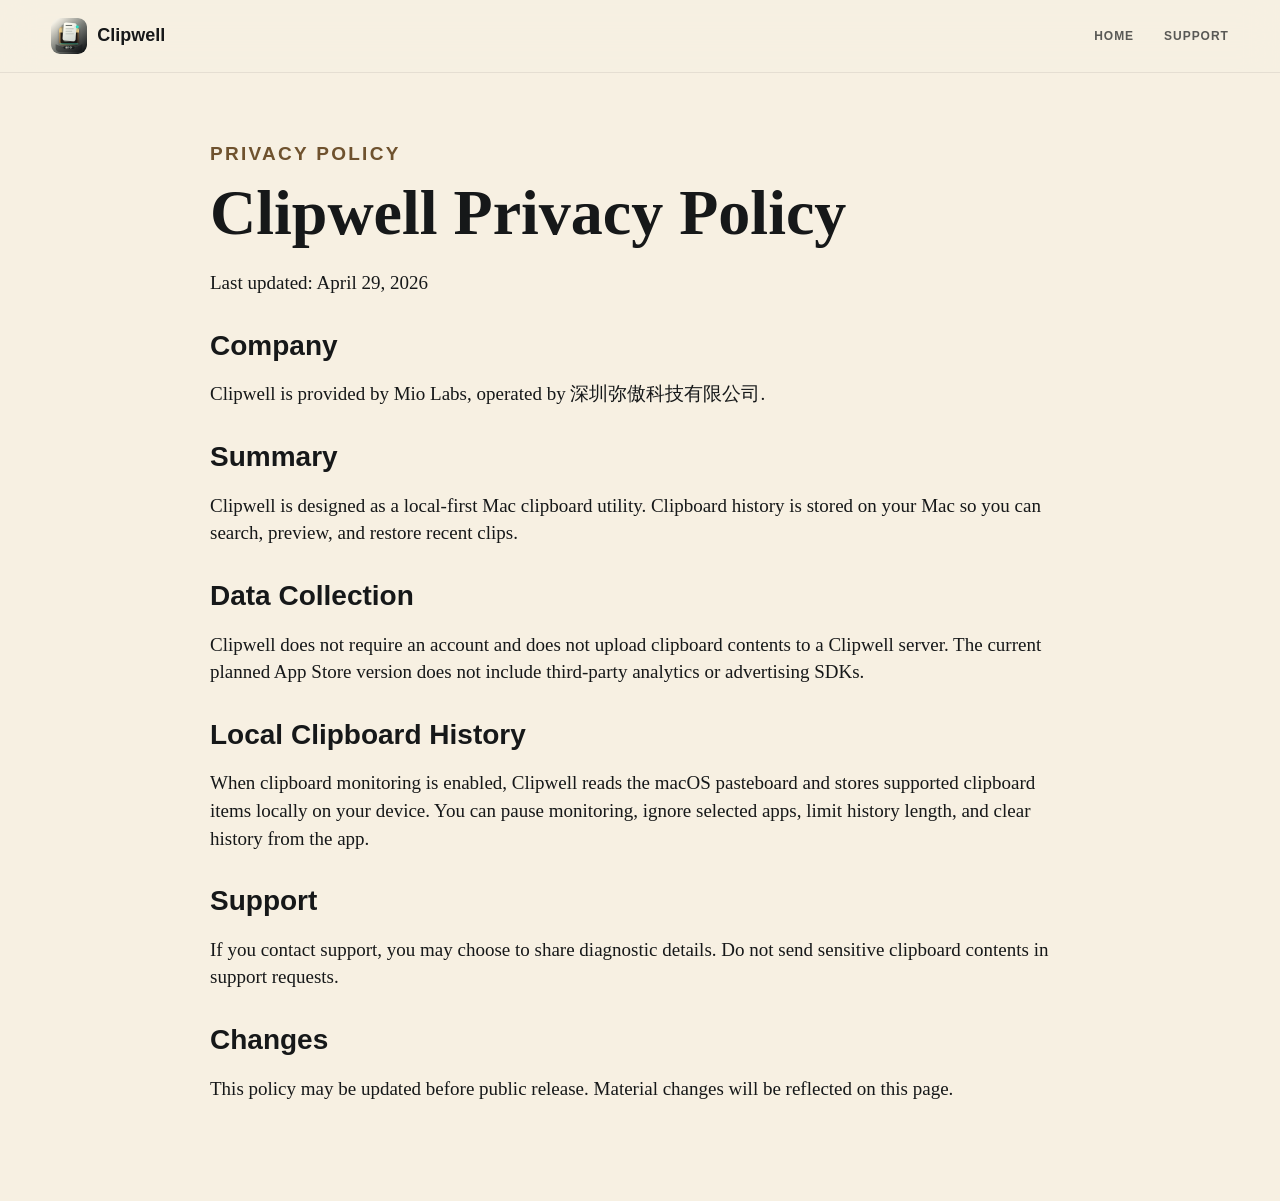
==== marketing/clipwell/privacy.html @ c0d696aa "Initial open source release" ====
<!doctype html>
<html lang="en">
  <head>
    <meta charset="utf-8">
    <meta name="viewport" content="width=device-width, initial-scale=1">
    <title>Clipwell Privacy Policy</title>
    <meta name="description" content="Clipwell privacy policy.">
    <link rel="icon" href="assets/icon.svg" type="image/svg+xml">
    <link rel="stylesheet" href="styles.css">
  </head>
  <body class="text-page">
    <header class="site-header">
      <a class="brand" href="index.html" aria-label="Clipwell home">
        <img src="assets/icon.svg" alt="" width="36" height="36">
        <span>Clipwell</span>
      </a>
      <nav aria-label="Primary navigation">
        <a href="index.html">Home</a>
        <a href="support.html">Support</a>
      </nav>
    </header>
    <main class="document">
      <p class="eyebrow">Privacy Policy</p>
      <h1>Clipwell Privacy Policy</h1>
      <p>Last updated: April 29, 2026</p>
      <h2>Company</h2>
      <p>Clipwell is provided by Mio Labs, operated by 深圳弥傲科技有限公司.</p>
      <h2>Summary</h2>
      <p>Clipwell is designed as a local-first Mac clipboard utility. Clipboard history is stored on your Mac so you can search, preview, and restore recent clips.</p>
      <h2>Data Collection</h2>
      <p>Clipwell does not require an account and does not upload clipboard contents to a Clipwell server. The current planned App Store version does not include third-party analytics or advertising SDKs.</p>
      <h2>Local Clipboard History</h2>
      <p>When clipboard monitoring is enabled, Clipwell reads the macOS pasteboard and stores supported clipboard items locally on your device. You can pause monitoring, ignore selected apps, limit history length, and clear history from the app.</p>
      <h2>Support</h2>
      <p>If you contact support, you may choose to share diagnostic details. Do not send sensitive clipboard contents in support requests.</p>
      <h2>Changes</h2>
      <p>This policy may be updated before public release. Material changes will be reflected on this page.</p>
    </main>
  </body>
</html>
---- marketing/clipwell/styles.css ----
:root {
  --ink: #161819;
  --ink-soft: #2d3230;
  --paper: #f7f0e2;
  --paper-deep: #e2d2b7;
  --brass: #b88a48;
  --brass-dark: #6f522e;
  --cyan: #31d7c0;
  --green: #7ac08d;
  --line: rgba(22, 24, 25, .16);
  --white: #fffaf0;
  --shadow: 0 24px 80px rgba(22, 24, 25, .24);
}

* {
  box-sizing: border-box;
}

html {
  scroll-behavior: smooth;
}

body {
  margin: 0;
  color: var(--ink);
  background: var(--paper);
  font-family: Charter, "Iowan Old Style", Georgia, serif;
}

a {
  color: inherit;
  text-decoration: none;
}

.site-header {
  position: fixed;
  z-index: 10;
  top: 0;
  left: 0;
  right: 0;
  display: flex;
  align-items: center;
  justify-content: space-between;
  gap: 24px;
  padding: 18px clamp(20px, 4vw, 56px);
  background: rgba(247, 240, 226, .78);
  border-bottom: 1px solid rgba(22, 24, 25, .08);
  backdrop-filter: blur(18px);
}

.brand {
  display: inline-flex;
  align-items: center;
  gap: 10px;
  font: 700 18px/1.1 Avenir, "Avenir Next", Helvetica, sans-serif;
  letter-spacing: 0;
}

.brand img {
  border-radius: 9px;
}

nav {
  display: flex;
  align-items: center;
  gap: clamp(14px, 3vw, 30px);
  font: 700 12px/1 Avenir, "Avenir Next", Helvetica, sans-serif;
  text-transform: uppercase;
  letter-spacing: .08em;
}

nav a {
  color: rgba(22, 24, 25, .7);
}

nav a:hover {
  color: var(--ink);
}

.hero {
  position: relative;
  min-height: 94vh;
  overflow: hidden;
  display: grid;
  align-items: end;
  padding: 112px clamp(20px, 4vw, 56px) 56px;
  background:
    linear-gradient(90deg, rgba(247, 240, 226, .98) 0%, rgba(247, 240, 226, .84) 42%, rgba(247, 240, 226, .24) 100%),
    radial-gradient(circle at 75% 20%, rgba(49, 215, 192, .24), transparent 32%),
    linear-gradient(135deg, #f7f0e2 0%, #dfc49b 48%, #151819 100%);
}

.hero::after {
  content: "";
  position: absolute;
  inset: 0;
  pointer-events: none;
  background-image:
    linear-gradient(rgba(22, 24, 25, .05) 1px, transparent 1px),
    linear-gradient(90deg, rgba(22, 24, 25, .05) 1px, transparent 1px);
  background-size: 42px 42px;
  mask-image: linear-gradient(to bottom, transparent, black 20%, black 76%, transparent);
}

.hero-art {
  position: absolute;
  inset: 132px -14vw 64px auto;
  z-index: 0;
  width: min(660px, 50vw);
  display: flex;
  align-items: center;
  justify-content: center;
  transform: rotate(-3deg);
  opacity: .88;
}

.desktop {
  width: 100%;
  aspect-ratio: 16 / 10;
  background: #1d211f;
  border: 1px solid rgba(255, 250, 240, .24);
  box-shadow: var(--shadow);
  overflow: hidden;
}

.menubar {
  height: 34px;
  display: flex;
  align-items: center;
  gap: 8px;
  padding: 0 14px;
  color: rgba(255, 250, 240, .74);
  background: rgba(255, 250, 240, .08);
  font: 700 11px/1 Avenir, "Avenir Next", Helvetica, sans-serif;
}

.menubar span {
  width: 10px;
  height: 10px;
  border-radius: 50%;
  background: var(--brass);
}

.menubar span:nth-child(2) {
  background: var(--paper-deep);
}

.menubar span:nth-child(3) {
  background: var(--green);
}

.menubar strong {
  margin-left: auto;
}

.drawer {
  margin-left: auto;
  width: min(420px, 58%);
  min-height: calc(100% - 34px);
  padding: 18px;
  color: var(--white);
  background:
    linear-gradient(155deg, rgba(51, 58, 54, .96), rgba(18, 21, 21, .98)),
    #1b1f1e;
  border-left: 1px solid rgba(255, 250, 240, .18);
}

.drawer-head,
.tabs,
.clip {
  display: flex;
  align-items: center;
}

.drawer-head {
  justify-content: space-between;
  margin-bottom: 14px;
  font: 800 12px/1 Avenir, "Avenir Next", Helvetica, sans-serif;
}

.drawer-head p {
  margin: 0;
}

.drawer-head span {
  color: var(--green);
}

.search,
.tabs,
.clip,
.preview {
  border: 1px solid rgba(255, 250, 240, .12);
  background: rgba(255, 250, 240, .06);
}

.search {
  padding: 13px 14px;
  margin-bottom: 10px;
  color: rgba(255, 250, 240, .62);
  font: 600 13px/1 Avenir, "Avenir Next", Helvetica, sans-serif;
}

.tabs {
  gap: 4px;
  padding: 4px;
  margin-bottom: 10px;
}

.tabs span {
  flex: 1;
  padding: 8px 6px;
  text-align: center;
  font: 800 10px/1 Avenir, "Avenir Next", Helvetica, sans-serif;
}

.tabs span:first-child {
  color: #111;
  background: var(--cyan);
}

.clip {
  gap: 12px;
  padding: 12px;
  margin-bottom: 8px;
}

.clip.active {
  outline: 2px solid rgba(49, 215, 192, .62);
}

.clip b {
  display: grid;
  place-items: center;
  width: 28px;
  height: 28px;
  color: #111;
  background: var(--paper-deep);
  font: 800 12px/1 Avenir, "Avenir Next", Helvetica, sans-serif;
}

.clip strong,
.clip small {
  display: block;
}

.clip strong {
  font: 700 13px/1.2 Avenir, "Avenir Next", Helvetica, sans-serif;
}

.clip small {
  margin-top: 3px;
  color: rgba(255, 250, 240, .58);
  font: 600 11px/1.2 Avenir, "Avenir Next", Helvetica, sans-serif;
}

.preview {
  margin-top: 14px;
  padding: 16px;
  border-color: rgba(184, 138, 72, .5);
  background: rgba(184, 138, 72, .12);
}

.preview small {
  color: var(--brass);
  font: 800 10px/1 Avenir, "Avenir Next", Helvetica, sans-serif;
  text-transform: uppercase;
}

.preview p {
  margin: 8px 0 0;
  font-size: 21px;
  line-height: 1.2;
}

.hero-copy {
  position: relative;
  z-index: 1;
  width: min(720px, 100%);
}

.eyebrow {
  margin: 0 0 14px;
  color: var(--brass-dark);
  font: 800 12px/1 Avenir, "Avenir Next", Helvetica, sans-serif;
  letter-spacing: .12em;
  text-transform: uppercase;
}

h1,
h2,
h3,
p {
  letter-spacing: 0;
}

h1 {
  margin: 0;
  font-size: clamp(86px, 15vw, 188px);
  line-height: .82;
}

.lede {
  width: min(620px, 100%);
  margin: 26px 0 0;
  font-size: clamp(23px, 3.1vw, 38px);
  line-height: 1.08;
}

.actions {
  display: flex;
  flex-wrap: wrap;
  gap: 12px;
  margin-top: 34px;
}

.button {
  display: inline-flex;
  align-items: center;
  justify-content: center;
  min-height: 48px;
  padding: 0 18px;
  border: 1px solid var(--ink);
  font: 800 12px/1 Avenir, "Avenir Next", Helvetica, sans-serif;
  text-transform: uppercase;
  letter-spacing: .08em;
}

.button.primary {
  color: var(--white);
  background: var(--ink);
}

.button.secondary {
  background: rgba(247, 240, 226, .42);
}

.proof-band {
  display: grid;
  grid-template-columns: repeat(3, 1fr);
  border-top: 1px solid var(--line);
  border-bottom: 1px solid var(--line);
  background: var(--ink);
  color: var(--white);
}

.proof-band div {
  padding: clamp(28px, 5vw, 62px);
  border-right: 1px solid rgba(255, 250, 240, .16);
}

.proof-band div:last-child {
  border-right: 0;
}

.proof-band span,
.steps span {
  color: var(--cyan);
  font: 800 12px/1 Avenir, "Avenir Next", Helvetica, sans-serif;
}

.proof-band h2,
.workflow h2,
.store-copy h2,
.document h1 {
  margin: 12px 0;
  font-size: clamp(36px, 5vw, 72px);
  line-height: .96;
}

.proof-band p,
.steps p,
.store-copy p,
.document p {
  font-size: 19px;
  line-height: 1.45;
}

.workflow {
  padding: clamp(58px, 8vw, 118px) clamp(20px, 4vw, 56px);
}

.section-copy {
  width: min(930px, 100%);
}

.steps {
  display: grid;
  grid-template-columns: repeat(3, 1fr);
  gap: 14px;
  margin-top: 38px;
}

.steps article {
  min-height: 280px;
  padding: 24px;
  border: 1px solid var(--line);
  background: rgba(255, 250, 240, .38);
}

.steps h3 {
  margin: 18px 0 0;
  font-size: 30px;
  line-height: 1;
}

.store-copy {
  display: flex;
  align-items: center;
  justify-content: space-between;
  gap: 30px;
  padding: clamp(42px, 7vw, 84px) clamp(20px, 4vw, 56px);
  background: var(--paper-deep);
  border-top: 1px solid var(--line);
}

.store-copy div {
  max-width: 760px;
}

footer {
  display: flex;
  gap: 22px;
  padding: 26px clamp(20px, 4vw, 56px);
  color: rgba(255, 250, 240, .72);
  background: var(--ink);
  font: 700 12px/1 Avenir, "Avenir Next", Helvetica, sans-serif;
  text-transform: uppercase;
  letter-spacing: .08em;
}

footer span {
  margin-right: auto;
  color: var(--white);
}

.text-page {
  background: var(--paper);
}

.document {
  width: min(860px, calc(100% - 40px));
  margin: 0 auto;
  padding: 140px 0 80px;
}

.document h1 {
  margin-bottom: 26px;
}

.document h2 {
  margin: 34px 0 8px;
  font-size: 28px;
  line-height: 1.1;
  font-family: Avenir, "Avenir Next", Helvetica, sans-serif;
}

@media (max-width: 900px) {
  .hero {
    min-height: auto;
    padding-top: 470px;
  }

  .hero-art {
    top: 92px;
    right: -220px;
    width: 720px;
    opacity: .92;
  }

  .proof-band,
  .steps {
    grid-template-columns: 1fr;
  }

  .proof-band div {
    border-right: 0;
    border-bottom: 1px solid rgba(255, 250, 240, .16);
  }

  .store-copy {
    align-items: flex-start;
    flex-direction: column;
  }
}

@media (max-width: 640px) {
  .site-header {
    position: absolute;
    align-items: flex-start;
  }

  nav {
    gap: 12px;
    font-size: 10px;
  }

  .hero {
    padding-top: 350px;
  }

  .hero-art {
    right: -310px;
    width: 650px;
  }

  .drawer {
    width: 62%;
    padding: 12px;
  }

  h1 {
    font-size: clamp(68px, 24vw, 118px);
  }

  .lede {
    font-size: 23px;
  }

  .button {
    width: 100%;
  }
}
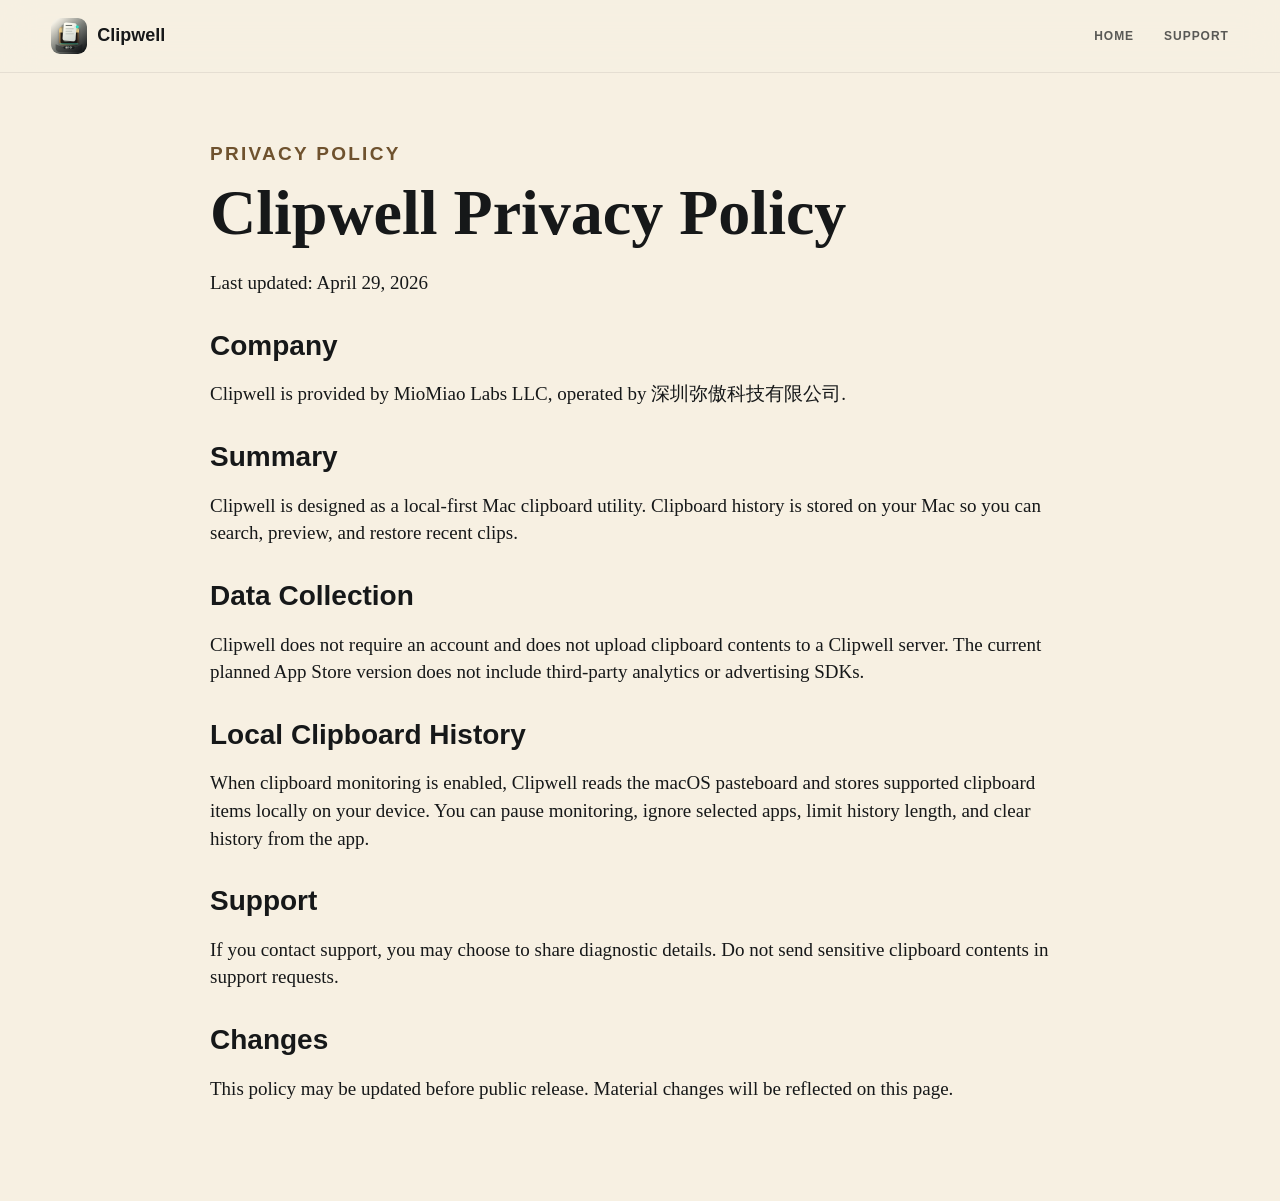
==== commit 03984b40: "docs: update clipwell branding and pro copy" ====
--- a/marketing/clipwell/privacy.html
+++ b/marketing/clipwell/privacy.html
@@ -24,7 +24,7 @@
       <h1>Clipwell Privacy Policy</h1>
       <p>Last updated: April 29, 2026</p>
       <h2>Company</h2>
-      <p>Clipwell is provided by Mio Labs, operated by 深圳弥傲科技有限公司.</p>
+      <p>Clipwell is provided by MioMiao Labs LLC, operated by 深圳弥傲科技有限公司.</p>
       <h2>Summary</h2>
       <p>Clipwell is designed as a local-first Mac clipboard utility. Clipboard history is stored on your Mac so you can search, preview, and restore recent clips.</p>
       <h2>Data Collection</h2>
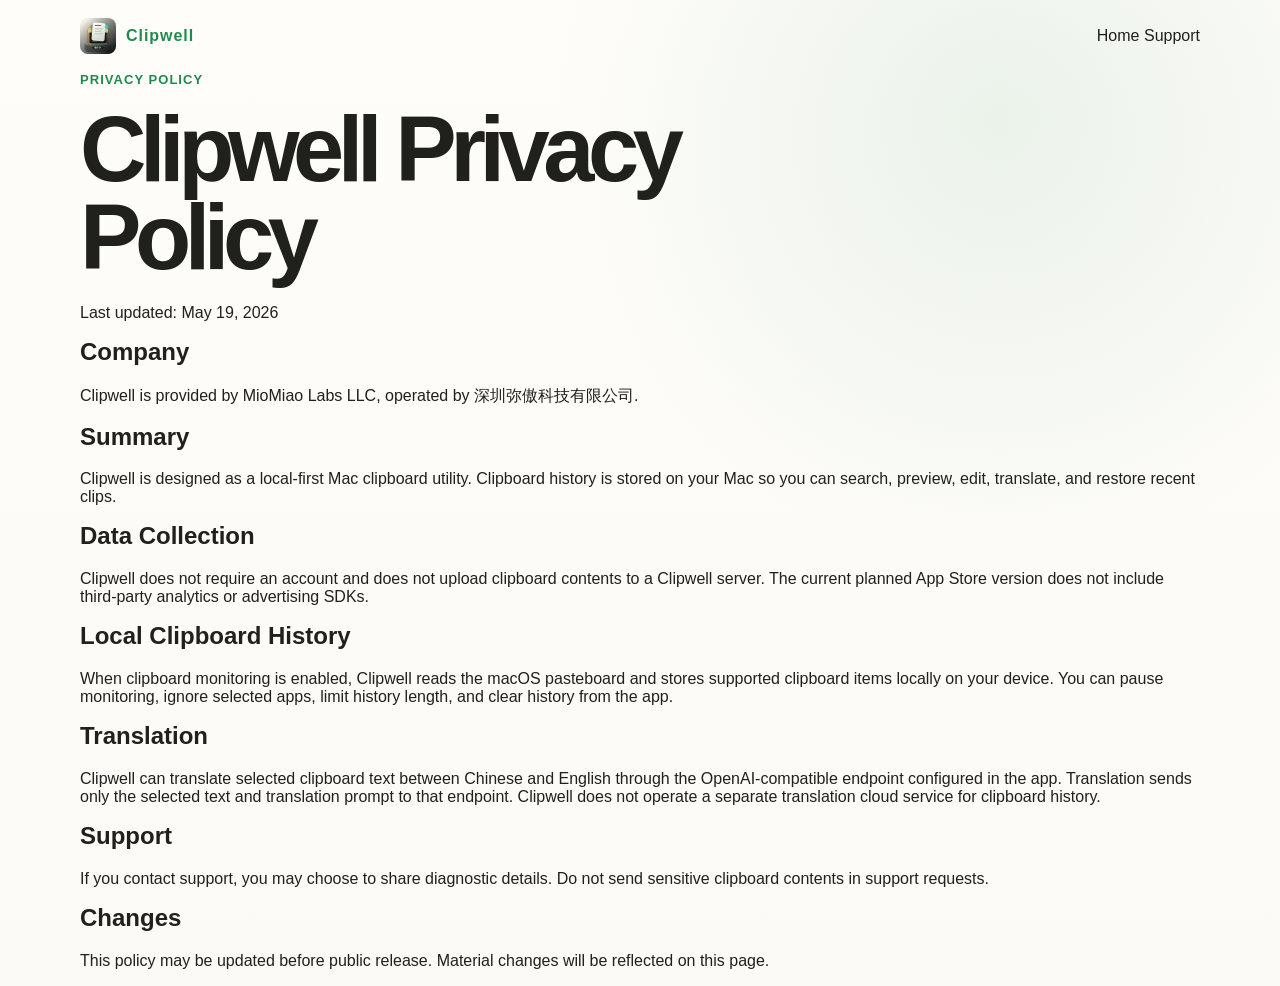
==== commit 0ccff535: "Refine Clipwell app UI and simplify homepage" ====
--- a/marketing/clipwell/privacy.html
+++ b/marketing/clipwell/privacy.html
@@ -22,15 +22,17 @@
     <main class="document">
       <p class="eyebrow">Privacy Policy</p>
       <h1>Clipwell Privacy Policy</h1>
-      <p>Last updated: April 29, 2026</p>
+      <p>Last updated: May 19, 2026</p>
       <h2>Company</h2>
       <p>Clipwell is provided by MioMiao Labs LLC, operated by 深圳弥傲科技有限公司.</p>
       <h2>Summary</h2>
-      <p>Clipwell is designed as a local-first Mac clipboard utility. Clipboard history is stored on your Mac so you can search, preview, and restore recent clips.</p>
+      <p>Clipwell is designed as a local-first Mac clipboard utility. Clipboard history is stored on your Mac so you can search, preview, edit, translate, and restore recent clips.</p>
       <h2>Data Collection</h2>
       <p>Clipwell does not require an account and does not upload clipboard contents to a Clipwell server. The current planned App Store version does not include third-party analytics or advertising SDKs.</p>
       <h2>Local Clipboard History</h2>
       <p>When clipboard monitoring is enabled, Clipwell reads the macOS pasteboard and stores supported clipboard items locally on your device. You can pause monitoring, ignore selected apps, limit history length, and clear history from the app.</p>
+      <h2>Translation</h2>
+      <p>Clipwell can translate selected clipboard text between Chinese and English through the OpenAI-compatible endpoint configured in the app. Translation sends only the selected text and translation prompt to that endpoint. Clipwell does not operate a separate translation cloud service for clipboard history.</p>
       <h2>Support</h2>
       <p>If you contact support, you may choose to share diagnostic details. Do not send sensitive clipboard contents in support requests.</p>
       <h2>Changes</h2>
--- a/marketing/clipwell/styles.css
+++ b/marketing/clipwell/styles.css
@@ -1,30 +1,27 @@
 :root {
-  --ink: #161819;
-  --ink-soft: #2d3230;
-  --paper: #f7f0e2;
-  --paper-deep: #e2d2b7;
-  --brass: #b88a48;
-  --brass-dark: #6f522e;
-  --cyan: #31d7c0;
-  --green: #7ac08d;
-  --line: rgba(22, 24, 25, .16);
-  --white: #fffaf0;
-  --shadow: 0 24px 80px rgba(22, 24, 25, .24);
+  --bg: #fbfaf7;
+  --surface: #ffffff;
+  --surface-soft: #f3eee6;
+  --text: #20201d;
+  --muted: #78736b;
+  --line: #ded5c9;
+  --green: #208a4e;
+  --green-soft: #e6f3eb;
+  --shadow: 0 24px 70px rgba(43, 36, 25, 0.14);
 }
 
 * {
   box-sizing: border-box;
 }
 
-html {
-  scroll-behavior: smooth;
-}
-
 body {
   margin: 0;
-  color: var(--ink);
-  background: var(--paper);
-  font-family: Charter, "Iowan Old Style", Georgia, serif;
+  font-family: -apple-system, BlinkMacSystemFont, "Segoe UI", sans-serif;
+  color: var(--text);
+  background:
+    radial-gradient(circle at 78% 12%, rgba(32, 138, 78, 0.09), transparent 28rem),
+    linear-gradient(180deg, #fffdfa 0%, var(--bg) 100%);
+  -webkit-font-smoothing: antialiased;
 }
 
 a {
@@ -32,279 +29,93 @@
   text-decoration: none;
 }
 
+.site-header,
+main,
+footer {
+  width: min(1120px, calc(100% - 40px));
+  margin: 0 auto;
+}
+
 .site-header {
-  position: fixed;
-  z-index: 10;
-  top: 0;
-  left: 0;
-  right: 0;
+  height: 72px;
   display: flex;
   align-items: center;
   justify-content: space-between;
-  gap: 24px;
-  padding: 18px clamp(20px, 4vw, 56px);
-  background: rgba(247, 240, 226, .78);
-  border-bottom: 1px solid rgba(22, 24, 25, .08);
-  backdrop-filter: blur(18px);
 }
 
 .brand {
   display: inline-flex;
   align-items: center;
   gap: 10px;
-  font: 700 18px/1.1 Avenir, "Avenir Next", Helvetica, sans-serif;
-  letter-spacing: 0;
-}
-
-.brand img {
-  border-radius: 9px;
-}
-
-nav {
-  display: flex;
-  align-items: center;
-  gap: clamp(14px, 3vw, 30px);
-  font: 700 12px/1 Avenir, "Avenir Next", Helvetica, sans-serif;
-  text-transform: uppercase;
-  letter-spacing: .08em;
-}
-
-nav a {
-  color: rgba(22, 24, 25, .7);
-}
-
-nav a:hover {
-  color: var(--ink);
+  color: var(--green);
+  font-weight: 800;
+  letter-spacing: 0.06em;
+}
+
+.button {
+  display: inline-flex;
+  align-items: center;
+  justify-content: center;
+  min-height: 44px;
+  padding: 0 20px;
+  border-radius: 999px;
+  font-weight: 700;
+  border: 1px solid var(--line);
+}
+
+.button.small {
+  min-height: 36px;
+  padding: 0 16px;
+  font-size: 14px;
+}
+
+.button.primary {
+  color: #fff;
+  background: var(--green);
+  border-color: var(--green);
+}
+
+.button.secondary {
+  background: rgba(255, 255, 255, 0.72);
 }
 
 .hero {
-  position: relative;
-  min-height: 94vh;
-  overflow: hidden;
+  min-height: calc(100vh - 72px);
   display: grid;
-  align-items: end;
-  padding: 112px clamp(20px, 4vw, 56px) 56px;
-  background:
-    linear-gradient(90deg, rgba(247, 240, 226, .98) 0%, rgba(247, 240, 226, .84) 42%, rgba(247, 240, 226, .24) 100%),
-    radial-gradient(circle at 75% 20%, rgba(49, 215, 192, .24), transparent 32%),
-    linear-gradient(135deg, #f7f0e2 0%, #dfc49b 48%, #151819 100%);
-}
-
-.hero::after {
-  content: "";
-  position: absolute;
-  inset: 0;
-  pointer-events: none;
-  background-image:
-    linear-gradient(rgba(22, 24, 25, .05) 1px, transparent 1px),
-    linear-gradient(90deg, rgba(22, 24, 25, .05) 1px, transparent 1px);
-  background-size: 42px 42px;
-  mask-image: linear-gradient(to bottom, transparent, black 20%, black 76%, transparent);
-}
-
-.hero-art {
-  position: absolute;
-  inset: 132px -14vw 64px auto;
-  z-index: 0;
-  width: min(660px, 50vw);
-  display: flex;
-  align-items: center;
-  justify-content: center;
-  transform: rotate(-3deg);
-  opacity: .88;
-}
-
-.desktop {
-  width: 100%;
-  aspect-ratio: 16 / 10;
-  background: #1d211f;
-  border: 1px solid rgba(255, 250, 240, .24);
-  box-shadow: var(--shadow);
-  overflow: hidden;
-}
-
-.menubar {
-  height: 34px;
-  display: flex;
-  align-items: center;
-  gap: 8px;
-  padding: 0 14px;
-  color: rgba(255, 250, 240, .74);
-  background: rgba(255, 250, 240, .08);
-  font: 700 11px/1 Avenir, "Avenir Next", Helvetica, sans-serif;
-}
-
-.menubar span {
-  width: 10px;
-  height: 10px;
-  border-radius: 50%;
-  background: var(--brass);
-}
-
-.menubar span:nth-child(2) {
-  background: var(--paper-deep);
-}
-
-.menubar span:nth-child(3) {
-  background: var(--green);
-}
-
-.menubar strong {
-  margin-left: auto;
-}
-
-.drawer {
-  margin-left: auto;
-  width: min(420px, 58%);
-  min-height: calc(100% - 34px);
-  padding: 18px;
-  color: var(--white);
-  background:
-    linear-gradient(155deg, rgba(51, 58, 54, .96), rgba(18, 21, 21, .98)),
-    #1b1f1e;
-  border-left: 1px solid rgba(255, 250, 240, .18);
-}
-
-.drawer-head,
-.tabs,
-.clip {
-  display: flex;
-  align-items: center;
-}
-
-.drawer-head {
-  justify-content: space-between;
-  margin-bottom: 14px;
-  font: 800 12px/1 Avenir, "Avenir Next", Helvetica, sans-serif;
-}
-
-.drawer-head p {
-  margin: 0;
-}
-
-.drawer-head span {
-  color: var(--green);
-}
-
-.search,
-.tabs,
-.clip,
-.preview {
-  border: 1px solid rgba(255, 250, 240, .12);
-  background: rgba(255, 250, 240, .06);
-}
-
-.search {
-  padding: 13px 14px;
-  margin-bottom: 10px;
-  color: rgba(255, 250, 240, .62);
-  font: 600 13px/1 Avenir, "Avenir Next", Helvetica, sans-serif;
-}
-
-.tabs {
-  gap: 4px;
-  padding: 4px;
-  margin-bottom: 10px;
-}
-
-.tabs span {
-  flex: 1;
-  padding: 8px 6px;
-  text-align: center;
-  font: 800 10px/1 Avenir, "Avenir Next", Helvetica, sans-serif;
-}
-
-.tabs span:first-child {
-  color: #111;
-  background: var(--cyan);
-}
-
-.clip {
-  gap: 12px;
-  padding: 12px;
-  margin-bottom: 8px;
-}
-
-.clip.active {
-  outline: 2px solid rgba(49, 215, 192, .62);
-}
-
-.clip b {
-  display: grid;
-  place-items: center;
-  width: 28px;
-  height: 28px;
-  color: #111;
-  background: var(--paper-deep);
-  font: 800 12px/1 Avenir, "Avenir Next", Helvetica, sans-serif;
-}
-
-.clip strong,
-.clip small {
-  display: block;
-}
-
-.clip strong {
-  font: 700 13px/1.2 Avenir, "Avenir Next", Helvetica, sans-serif;
-}
-
-.clip small {
-  margin-top: 3px;
-  color: rgba(255, 250, 240, .58);
-  font: 600 11px/1.2 Avenir, "Avenir Next", Helvetica, sans-serif;
-}
-
-.preview {
-  margin-top: 14px;
-  padding: 16px;
-  border-color: rgba(184, 138, 72, .5);
-  background: rgba(184, 138, 72, .12);
-}
-
-.preview small {
-  color: var(--brass);
-  font: 800 10px/1 Avenir, "Avenir Next", Helvetica, sans-serif;
-  text-transform: uppercase;
-}
-
-.preview p {
-  margin: 8px 0 0;
-  font-size: 21px;
-  line-height: 1.2;
-}
-
-.hero-copy {
-  position: relative;
-  z-index: 1;
-  width: min(720px, 100%);
+  grid-template-columns: minmax(0, 1fr) 430px;
+  align-items: center;
+  gap: 72px;
+  padding: 56px 0 88px;
 }
 
 .eyebrow {
-  margin: 0 0 14px;
-  color: var(--brass-dark);
-  font: 800 12px/1 Avenir, "Avenir Next", Helvetica, sans-serif;
-  letter-spacing: .12em;
+  margin: 0 0 18px;
+  color: var(--green);
+  font-size: 13px;
+  font-weight: 800;
+  letter-spacing: 0.08em;
   text-transform: uppercase;
 }
 
 h1,
 h2,
-h3,
 p {
-  letter-spacing: 0;
+  margin-top: 0;
 }
 
 h1 {
-  margin: 0;
-  font-size: clamp(86px, 15vw, 188px);
-  line-height: .82;
+  max-width: 680px;
+  margin-bottom: 22px;
+  font-size: clamp(54px, 8vw, 92px);
+  line-height: 0.96;
+  letter-spacing: -0.07em;
 }
 
 .lede {
-  width: min(620px, 100%);
-  margin: 26px 0 0;
-  font-size: clamp(23px, 3.1vw, 38px);
-  line-height: 1.08;
+  max-width: 620px;
+  color: var(--muted);
+  font-size: 21px;
+  line-height: 1.45;
 }
 
 .actions {
@@ -314,210 +125,304 @@
   margin-top: 34px;
 }
 
-.button {
+.trust-list {
+  display: flex;
+  flex-wrap: wrap;
+  gap: 10px;
+  margin: 28px 0 0;
+  padding: 0;
+  list-style: none;
+}
+
+.trust-list li {
+  padding: 8px 12px;
+  border: 1px solid rgba(32, 138, 78, 0.18);
+  border-radius: 999px;
+  color: var(--green);
+  background: rgba(255, 255, 255, 0.62);
+  font-size: 13px;
+  font-weight: 700;
+}
+
+.product-card {
+  padding: 18px;
+  border: 1px solid var(--line);
+  border-radius: 24px;
+  background: rgba(255, 255, 255, 0.72);
+  box-shadow: var(--shadow);
+  backdrop-filter: blur(18px);
+}
+
+.drawer-top {
+  display: flex;
+  justify-content: space-between;
+  gap: 12px;
+  margin-bottom: 14px;
+}
+
+.drawer-top strong {
+  display: block;
+  letter-spacing: 0.08em;
+}
+
+.drawer-top small,
+.clip small {
+  color: var(--muted);
+  font-size: 12px;
+}
+
+.live {
+  align-self: flex-start;
   display: inline-flex;
   align-items: center;
-  justify-content: center;
-  min-height: 48px;
-  padding: 0 18px;
-  border: 1px solid var(--ink);
-  font: 800 12px/1 Avenir, "Avenir Next", Helvetica, sans-serif;
+  gap: 6px;
+  padding: 7px 10px;
+  border: 1px solid rgba(32, 138, 78, 0.16);
+  border-radius: 999px;
+  color: var(--green);
+  background: var(--green-soft);
+  font-size: 12px;
+  font-weight: 800;
+}
+
+.live i {
+  width: 7px;
+  height: 7px;
+  border-radius: 999px;
+  background: currentColor;
+}
+
+.search-line {
+  display: flex;
+  align-items: center;
+  justify-content: space-between;
+  height: 46px;
+  padding: 0 14px;
+  border: 1px solid var(--line);
+  border-radius: 12px;
+  color: var(--muted);
+  background: var(--surface);
+}
+
+kbd {
+  font: inherit;
+  font-size: 12px;
+  font-weight: 800;
+}
+
+.tabs {
+  display: grid;
+  grid-template-columns: repeat(4, 1fr);
+  gap: 4px;
+  margin: 14px 0;
+  padding: 4px;
+  border: 1px solid var(--line);
+  border-radius: 12px;
+}
+
+.tabs span {
+  padding: 10px 0;
+  border-radius: 8px;
+  text-align: center;
+  color: var(--muted);
+  font-size: 12px;
+  font-weight: 800;
   text-transform: uppercase;
-  letter-spacing: .08em;
-}
-
-.button.primary {
-  color: var(--white);
-  background: var(--ink);
-}
-
-.button.secondary {
-  background: rgba(247, 240, 226, .42);
-}
-
-.proof-band {
+}
+
+.tabs .active {
+  color: var(--green);
+  background: var(--green-soft);
+}
+
+.clip-list {
+  display: grid;
+  gap: 8px;
+}
+
+.clip {
+  min-width: 0;
+  display: grid;
+  grid-template-columns: 20px 48px minmax(0, 1fr) 46px;
+  align-items: center;
+  gap: 10px;
+  padding: 10px;
+  border-radius: 14px;
+}
+
+.clip.selected {
+  background: var(--surface);
+  box-shadow: 0 8px 24px rgba(43, 36, 25, 0.1);
+}
+
+.clip span,
+.clip time {
+  color: var(--muted);
+  font-size: 12px;
+  font-weight: 700;
+}
+
+.clip strong {
+  display: block;
+  overflow: hidden;
+  text-overflow: ellipsis;
+  white-space: nowrap;
+  font-size: 14px;
+}
+
+.thumb {
+  height: 36px;
+  border: 1px solid var(--line);
+  border-radius: 8px;
+  background: var(--surface-soft);
+}
+
+.thumb.image {
+  background:
+    linear-gradient(135deg, rgba(32, 138, 78, 0.24), transparent),
+    repeating-linear-gradient(0deg, #fff 0 5px, #eee7dc 5px 6px);
+}
+
+.thumb.text::before {
+  content: "";
+  display: block;
+  width: 20px;
+  height: 14px;
+  margin: 10px auto;
+  background: linear-gradient(var(--green), var(--green)) 0 0 / 20px 2px no-repeat,
+    linear-gradient(var(--green), var(--green)) 0 6px / 16px 2px no-repeat,
+    linear-gradient(var(--green), var(--green)) 0 12px / 12px 2px no-repeat;
+  opacity: 0.7;
+}
+
+.preview {
+  display: flex;
+  align-items: center;
+  justify-content: space-between;
+  margin-top: 14px;
+  padding: 14px;
+  border: 1px solid var(--line);
+  border-radius: 14px;
+}
+
+.preview strong {
+  margin-right: 8px;
+  letter-spacing: 0.05em;
+  text-transform: uppercase;
+}
+
+.preview span {
+  padding: 4px 8px;
+  border-radius: 999px;
+  color: var(--green);
+  background: var(--green-soft);
+  font-size: 12px;
+  font-weight: 800;
+}
+
+.preview button {
+  padding: 10px 16px;
+  border: 0;
+  border-radius: 10px;
+  color: #fff;
+  background: var(--green);
+  font-weight: 800;
+}
+
+.features {
   display: grid;
   grid-template-columns: repeat(3, 1fr);
-  border-top: 1px solid var(--line);
-  border-bottom: 1px solid var(--line);
-  background: var(--ink);
-  color: var(--white);
-}
-
-.proof-band div {
-  padding: clamp(28px, 5vw, 62px);
-  border-right: 1px solid rgba(255, 250, 240, .16);
-}
-
-.proof-band div:last-child {
-  border-right: 0;
-}
-
-.proof-band span,
-.steps span {
-  color: var(--cyan);
-  font: 800 12px/1 Avenir, "Avenir Next", Helvetica, sans-serif;
-}
-
-.proof-band h2,
-.workflow h2,
-.store-copy h2,
-.document h1 {
+  gap: 18px;
+  padding: 20px 0 80px;
+}
+
+.features article {
+  padding: 24px;
+  border: 1px solid var(--line);
+  border-radius: 18px;
+  background: rgba(255, 255, 255, 0.58);
+}
+
+.features span {
+  color: var(--green);
+  font-weight: 900;
+}
+
+.features h2,
+.download h2 {
   margin: 12px 0;
-  font-size: clamp(36px, 5vw, 72px);
-  line-height: .96;
-}
-
-.proof-band p,
-.steps p,
-.store-copy p,
-.document p {
-  font-size: 19px;
-  line-height: 1.45;
-}
-
-.workflow {
-  padding: clamp(58px, 8vw, 118px) clamp(20px, 4vw, 56px);
-}
-
-.section-copy {
-  width: min(930px, 100%);
-}
-
-.steps {
-  display: grid;
-  grid-template-columns: repeat(3, 1fr);
-  gap: 14px;
-  margin-top: 38px;
-}
-
-.steps article {
-  min-height: 280px;
-  padding: 24px;
-  border: 1px solid var(--line);
-  background: rgba(255, 250, 240, .38);
-}
-
-.steps h3 {
-  margin: 18px 0 0;
-  font-size: 30px;
-  line-height: 1;
-}
-
-.store-copy {
+  font-size: 28px;
+  line-height: 1.1;
+}
+
+.features p,
+.download p {
+  color: var(--muted);
+}
+
+.download {
   display: flex;
   align-items: center;
   justify-content: space-between;
-  gap: 30px;
-  padding: clamp(42px, 7vw, 84px) clamp(20px, 4vw, 56px);
-  background: var(--paper-deep);
-  border-top: 1px solid var(--line);
-}
-
-.store-copy div {
-  max-width: 760px;
+  gap: 24px;
+  margin-bottom: 56px;
+  padding: 32px;
+  border-radius: 24px;
+  background: var(--text);
+  color: #fff;
+}
+
+.download p {
+  color: rgba(255, 255, 255, 0.72);
 }
 
 footer {
   display: flex;
-  gap: 22px;
-  padding: 26px clamp(20px, 4vw, 56px);
-  color: rgba(255, 250, 240, .72);
-  background: var(--ink);
-  font: 700 12px/1 Avenir, "Avenir Next", Helvetica, sans-serif;
-  text-transform: uppercase;
-  letter-spacing: .08em;
+  gap: 20px;
+  align-items: center;
+  padding: 30px 0 40px;
+  color: var(--muted);
+  font-size: 14px;
 }
 
 footer span {
   margin-right: auto;
-  color: var(--white);
-}
-
-.text-page {
-  background: var(--paper);
-}
-
-.document {
-  width: min(860px, calc(100% - 40px));
-  margin: 0 auto;
-  padding: 140px 0 80px;
-}
-
-.document h1 {
-  margin-bottom: 26px;
-}
-
-.document h2 {
-  margin: 34px 0 8px;
-  font-size: 28px;
-  line-height: 1.1;
-  font-family: Avenir, "Avenir Next", Helvetica, sans-serif;
+  color: var(--green);
+  font-weight: 800;
 }
 
 @media (max-width: 900px) {
+  .site-header,
+  main,
+  footer {
+    width: min(100% - 28px, 620px);
+  }
+
+  .site-header .button {
+    display: none;
+  }
+
   .hero {
     min-height: auto;
-    padding-top: 470px;
-  }
-
-  .hero-art {
-    top: 92px;
-    right: -220px;
-    width: 720px;
-    opacity: .92;
-  }
-
-  .proof-band,
-  .steps {
     grid-template-columns: 1fr;
-  }
-
-  .proof-band div {
-    border-right: 0;
-    border-bottom: 1px solid rgba(255, 250, 240, .16);
-  }
-
-  .store-copy {
+    gap: 36px;
+    padding-top: 42px;
+  }
+
+  h1 {
+    font-size: clamp(48px, 16vw, 72px);
+  }
+
+  .lede {
+    font-size: 18px;
+  }
+
+  .features {
+    grid-template-columns: 1fr;
+  }
+
+  .download {
     align-items: flex-start;
     flex-direction: column;
   }
 }
-
-@media (max-width: 640px) {
-  .site-header {
-    position: absolute;
-    align-items: flex-start;
-  }
-
-  nav {
-    gap: 12px;
-    font-size: 10px;
-  }
-
-  .hero {
-    padding-top: 350px;
-  }
-
-  .hero-art {
-    right: -310px;
-    width: 650px;
-  }
-
-  .drawer {
-    width: 62%;
-    padding: 12px;
-  }
-
-  h1 {
-    font-size: clamp(68px, 24vw, 118px);
-  }
-
-  .lede {
-    font-size: 23px;
-  }
-
-  .button {
-    width: 100%;
-  }
-}
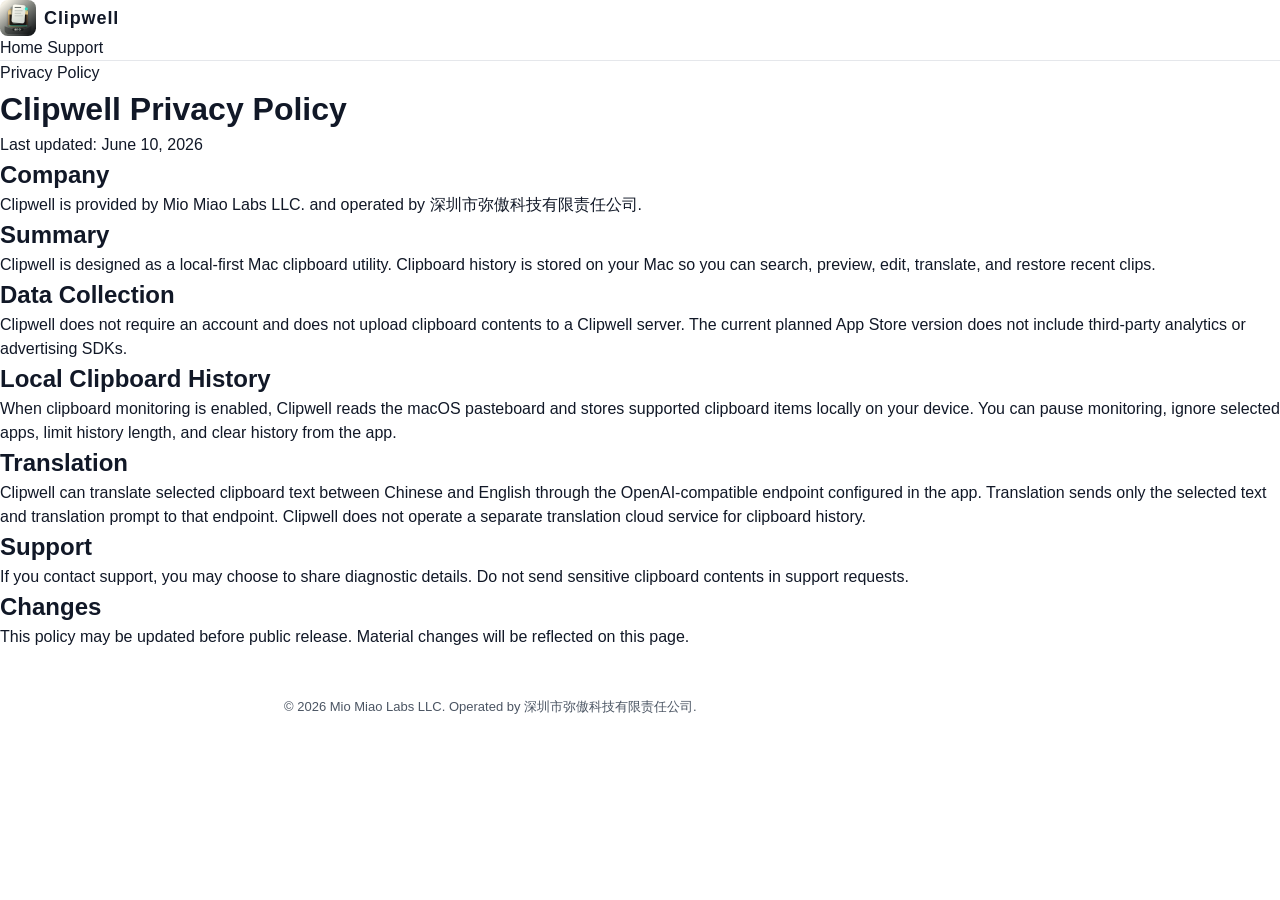
==== commit 178dc3f7: "Add Mio Miao branding to Clipwell site" ====
--- a/marketing/clipwell/privacy.html
+++ b/marketing/clipwell/privacy.html
@@ -22,9 +22,9 @@
     <main class="document">
       <p class="eyebrow">Privacy Policy</p>
       <h1>Clipwell Privacy Policy</h1>
-      <p>Last updated: May 19, 2026</p>
+      <p>Last updated: June 10, 2026</p>
       <h2>Company</h2>
-      <p>Clipwell is provided by MioMiao Labs LLC, operated by 深圳弥傲科技有限公司.</p>
+      <p>Clipwell is provided by Mio Miao Labs LLC. and operated by 深圳市弥傲科技有限责任公司.</p>
       <h2>Summary</h2>
       <p>Clipwell is designed as a local-first Mac clipboard utility. Clipboard history is stored on your Mac so you can search, preview, edit, translate, and restore recent clips.</p>
       <h2>Data Collection</h2>
@@ -38,5 +38,6 @@
       <h2>Changes</h2>
       <p>This policy may be updated before public release. Material changes will be reflected on this page.</p>
     </main>
+    <footer class="text-footer">© 2026 Mio Miao Labs LLC. Operated by 深圳市弥傲科技有限责任公司.</footer>
   </body>
 </html>
--- a/marketing/clipwell/styles.css
+++ b/marketing/clipwell/styles.css
@@ -1,428 +1,430 @@
 :root {
-  --bg: #fbfaf7;
-  --surface: #ffffff;
-  --surface-soft: #f3eee6;
-  --text: #20201d;
-  --muted: #78736b;
-  --line: #ded5c9;
-  --green: #208a4e;
-  --green-soft: #e6f3eb;
-  --shadow: 0 24px 70px rgba(43, 36, 25, 0.14);
-}
-
-* {
-  box-sizing: border-box;
-}
+  --bg-primary: #ffffff;
+  --bg-subtle: #f8f9fa;
+  --bg-element: #f3f4f6;
+  
+  --text-main: #111827;
+  --text-body: #4b5563;
+  --text-muted: #9ca3af;
+  
+  --brand-green: #208a4e;
+  --brand-green-light: #e8f4ec;
+  --brand-green-hover: #1b7341;
+  
+  --border-light: #e5e7eb;
+  --border-subtle: rgba(0, 0, 0, 0.05);
+  
+  --shadow-sm: 0 1px 2px rgba(0, 0, 0, 0.04);
+  --shadow-md: 0 4px 20px rgba(0, 0, 0, 0.03);
+  --shadow-lg: 0 20px 40px rgba(0, 0, 0, 0.06);
+  
+  --radius-sm: 8px;
+  --radius-md: 12px;
+  --radius-lg: 16px;
+  
+  --font-sans: 'Inter', -apple-system, BlinkMacSystemFont, "Segoe UI", Roboto, sans-serif;
+}
+
+* { box-sizing: border-box; margin: 0; padding: 0; }
 
 body {
-  margin: 0;
-  font-family: -apple-system, BlinkMacSystemFont, "Segoe UI", sans-serif;
-  color: var(--text);
+  font-family: var(--font-sans);
+  color: var(--text-main);
+  background-color: var(--bg-primary);
+  line-height: 1.5;
+  -webkit-font-smoothing: antialiased;
+}
+
+a { text-decoration: none; color: inherit; }
+
+/* Buttons */
+.btn {
+  display: inline-flex; align-items: center; justify-content: center;
+  gap: 8px; padding: 8px 16px; border-radius: var(--radius-sm);
+  font-weight: 600; font-size: 14px; transition: all 0.2s; border: 1px solid transparent; cursor: pointer;
+}
+.btn-primary { background: var(--brand-green); color: #fff; }
+.btn-primary:hover { background: var(--brand-green-hover); }
+.btn-secondary { background: #fff; color: var(--text-main); border-color: var(--border-light); }
+.btn-secondary:hover { background: var(--bg-subtle); }
+.btn-lg { padding: 12px 24px; font-size: 16px; }
+.btn-icon { padding: 8px; background: transparent; border: 1px solid var(--border-light); color: var(--text-body); }
+
+/* Typography */
+.text-green { color: var(--brand-green); }
+.text-center { text-align: center; }
+.mt { margin-top: 24px; }
+
+/* Header */
+.site-header {
+  position: sticky; top: 0; background: rgba(255,255,255,0.85);
+  backdrop-filter: blur(12px); border-bottom: 1px solid var(--border-light); z-index: 100;
+}
+.nav-container {
+  display: flex; align-items: center; justify-content: space-between;
+  max-width: 1200px; margin: 0 auto; height: 64px; padding: 0 24px;
+}
+.brand { display: flex; align-items: center; gap: 8px; font-weight: 800; font-size: 18px; letter-spacing: 0.05em; }
+.brand-icon { color: var(--brand-green); }
+.nav-links { display: flex; gap: 32px; font-weight: 500; font-size: 14px; color: var(--text-body); }
+.nav-links a:hover { color: var(--text-main); }
+.nav-actions { display: flex; align-items: center; gap: 12px; }
+.maker-link {
+  display: inline-flex;
+  align-items: center;
+  gap: 8px;
+  padding: 6px 10px;
+  border: 1px solid var(--border-light);
+  border-radius: 999px;
+  color: var(--text-body);
+  font-size: 12px;
+  font-weight: 700;
+}
+.maker-link img {
+  width: 22px;
+  height: 22px;
+  object-fit: contain;
+}
+
+/* Hero */
+.hero {
+  max-width: 1200px; margin: 80px auto; padding: 0 24px;
+  display: grid; grid-template-columns: 1fr 1fr; gap: 64px; align-items: center;
+}
+.hero-badge {
+  display: inline-flex; align-items: center; gap: 6px; padding: 4px 12px;
+  background: var(--brand-green-light); color: var(--brand-green);
+  border: 1px solid rgba(32,138,78,0.2); border-radius: 99px; font-size: 12px; font-weight: 600; margin-bottom: 24px;
+}
+.hero-title { font-size: 56px; font-weight: 800; line-height: 1.15; letter-spacing: -0.03em; margin-bottom: 24px; }
+.hero-subtitle { font-size: 18px; color: var(--text-body); margin-bottom: 32px; max-width: 440px; }
+.hero-feature-tags { display: flex; gap: 16px; margin-bottom: 40px; }
+.feature-tag { display: flex; align-items: center; gap: 6px; padding: 6px 12px; border: 1px solid var(--border-light); border-radius: 99px; font-size: 13px; font-weight: 500; color: var(--text-body); }
+.feature-tag svg { color: var(--brand-green); }
+.hero-cta-group { display: flex; gap: 16px; margin-bottom: 16px; }
+.sys-req { font-size: 12px; color: var(--text-muted); font-weight: 500; }
+
+.hero-right { display: flex; justify-content: center; align-items: flex-start; }
+.hero-image-wrapper {
+  position: relative;
+  width: 100%;
+  max-width: 400px;
+  border-radius: var(--radius-lg);
+  box-shadow: var(--shadow-lg);
+  border: 1px solid var(--border-subtle);
+  background: white;
+}
+.hero-image {
+  width: 100%;
+  height: auto;
+  display: block;
+}
+
+/* Bento Grid */
+.bento-section { max-width: 1200px; margin: 100px auto; padding: 0 24px; }
+.bento-grid {
+  display: grid; grid-template-columns: repeat(3, 1fr); gap: 24px;
+}
+.bento-card {
+  background: var(--bg-primary); border: 1px solid var(--border-light);
+  border-radius: var(--radius-lg); padding: 32px; box-shadow: var(--shadow-sm);
+  display: flex; flex-direction: column; transition: transform 0.2s, box-shadow 0.2s;
+}
+.bento-card:hover { transform: translateY(-2px); box-shadow: var(--shadow-md); }
+.card-icon { width: 48px; height: 48px; background: var(--bg-subtle); color: var(--brand-green); border-radius: 12px; display: flex; align-items: center; justify-content: center; margin-bottom: 20px; border: 1px solid var(--border-light); }
+.card-text h3 { font-size: 18px; font-weight: 700; margin-bottom: 8px; }
+.card-text p { font-size: 14px; color: var(--text-body); margin-bottom: 24px; }
+.card-graphic { flex: 1; display: flex; align-items: flex-end; justify-content: center; margin-top: 24px; }
+
+/* Mini graphics inside bento */
+.ui-element { flex-direction: column; align-items: stretch; justify-content: flex-end; gap: 12px; width: 100%; margin-top: auto; }
+.ui-search { display: flex; align-items: center; gap: 8px; padding: 10px 12px; border: 1px solid var(--border-light); border-radius: 8px; font-size: 12px; color: var(--text-muted); background: #fff; box-shadow: var(--shadow-sm); }
+.ui-search .arrow { margin-left: auto; }
+.ui-doc-item { display: flex; align-items: center; gap: 10px; padding: 10px 12px; border: 1px solid var(--border-light); border-radius: 8px; box-shadow: var(--shadow-sm); background: #fff; }
+.ui-doc-item strong { display: block; font-size: 13px; color: var(--text-main); }
+.ui-doc-item span { font-size: 11px; color: var(--text-muted); }
+
+.filter-tabs { display: flex; gap: 4px; width: 100%; justify-content: center; align-items: center; padding: 6px; border: 1px solid var(--border-light); border-radius: 99px; background: #fff; box-shadow: var(--shadow-sm); }
+.filter-tabs span { font-size: 10px; font-weight: 600; padding: 4px 12px; border-radius: 99px; color: var(--text-muted); }
+.filter-tabs span.active { background: var(--brand-green-light); color: var(--brand-green); }
+
+.preview-item { display: flex; align-items: center; gap: 12px; padding: 12px; border: 1px solid var(--border-light); border-radius: 12px; width: 100%; box-shadow: var(--shadow-sm); background: #fff; }
+.mock-thumb { width: 64px; height: 40px; background: #27272a; border-radius: 4px; }
+.preview-item strong { display: block; font-size: 13px; margin-bottom: 4px; }
+.preview-item span { font-size: 11px; color: var(--text-muted); }
+
+.kbd-graphic { justify-content: center; align-items: flex-end; gap: 12px; width: 100%; }
+.kbd-graphic kbd { padding: 8px 16px; background: #fff; border: 1px solid var(--border-light); border-bottom-width: 3px; border-radius: 8px; font-size: 16px; font-family: monospace; font-weight: 700; color: var(--text-main); box-shadow: var(--shadow-sm); }
+
+.ignore-apps { flex-direction: column; align-items: stretch; justify-content: flex-end; gap: 12px; width: 100%; padding: 16px; border: 1px solid var(--border-light); border-radius: 12px; background: #fff; box-shadow: var(--shadow-sm); }
+.app-row { display: flex; justify-content: space-between; align-items: center; font-size: 13px; font-weight: 500; }
+.app-icon { width: 16px; height: 16px; border-radius: 4px; display: inline-block; margin-right: 6px; vertical-align: middle; }
+.app-icon.blue { background: #007aff; }
+.app-icon.black { background: #111; }
+.toggle { width: 32px; height: 18px; background: var(--brand-green); border-radius: 99px; position: relative; }
+.toggle::after { content: ''; position: absolute; right: 2px; top: 2px; width: 14px; height: 14px; background: #fff; border-radius: 50%; box-shadow: 0 1px 2px rgba(0,0,0,0.2); }
+
+.pause-menu { flex-direction: column; align-items: stretch; justify-content: flex-end; width: 100%; border: 1px solid var(--border-light); border-radius: 12px; overflow: hidden; box-shadow: var(--shadow-sm); background: #fff; }
+.menu-item { display: flex; align-items: center; gap: 10px; padding: 12px 16px; font-size: 13px; font-weight: 500; border-bottom: 1px solid var(--border-light); background: #fff; }
+.menu-item:last-child { border-bottom: none; }
+.menu-item.green { color: var(--brand-green); }
+.badge-on { margin-left: auto; font-size: 11px; color: var(--brand-green); }
+
+/* Local First */
+.local-first-section { max-width: 1200px; margin: 100px auto; padding: 0 24px; }
+.local-container { display: flex; align-items: center; gap: 64px; }
+.local-graphic { flex: 1; display: flex; justify-content: center; align-items: center; position: relative; }
+.diagram { display: flex; align-items: center; gap: 48px; position: relative; }
+.sqlite-cylinder { position: relative; width: 160px; height: 140px; display: flex; flex-direction: column; align-items: center; justify-content: center; }
+.layer { width: 160px; height: 48px; background: var(--brand-green); border-radius: 50%; position: absolute; border: 2px solid rgba(255,255,255,0.4); box-shadow: 0 10px 20px rgba(32,138,78,0.2); }
+.layer.top { top: 10px; z-index: 3; display: flex; align-items: center; justify-content: center; background: #2db368; }
+.layer.middle { top: 38px; z-index: 2; background: var(--brand-green); }
+.layer.bottom { top: 66px; z-index: 1; background: var(--brand-green-hover); box-shadow: 0 20px 40px rgba(32,138,78,0.4); }
+.sqlite-cylinder .label { position: absolute; bottom: 0; font-weight: 800; color: #fff; text-shadow: 0 0 12px rgba(255,255,255,0.8), 0 2px 4px rgba(0,0,0,0.3); z-index: 4; font-size: 18px; }
+
+.connectors { display: flex; flex-direction: column; gap: 16px; position: relative; }
+.connectors::before {
+  content: ''; position: absolute; left: -24px; top: 10%; height: 80%; width: 24px;
+  border-left: 2px dashed var(--border-light); border-top: 2px dashed var(--border-light); border-bottom: 2px dashed var(--border-light);
+  border-radius: 12px 0 0 12px; z-index: -1;
+}
+.node { display: flex; align-items: center; gap: 12px; font-size: 13px; font-weight: 600; padding: 10px 20px; border: 1px dashed var(--border-light); border-radius: 99px; background: #fff; box-shadow: var(--shadow-sm); z-index: 2; }
+.node svg { color: var(--text-muted); }
+
+.local-text { flex: 1; }
+.badge-tag { display: inline-flex; align-items: center; gap: 6px; padding: 4px 10px; color: var(--brand-green); font-size: 12px; font-weight: 600; margin-bottom: 16px; }
+.local-text h2 { font-size: 36px; font-weight: 800; margin-bottom: 16px; }
+.local-text .desc { font-size: 16px; color: var(--text-body); margin-bottom: 32px; }
+.check-grid { display: grid; grid-template-columns: 1fr 1fr; gap: 24px; margin-bottom: 32px; }
+.check-item { display: flex; gap: 12px; }
+.check-item strong { display: block; font-size: 14px; margin-bottom: 4px; }
+.check-item span { font-size: 12px; color: var(--text-muted); }
+.bottom-lock-tag { display: inline-flex; align-items: center; gap: 8px; font-size: 13px; color: var(--brand-green); font-weight: 500; }
+
+/* Pro Section */
+.pro-section { background: var(--bg-subtle); padding: 80px 0; margin: 100px 0; border-top: 1px solid var(--border-light); border-bottom: 1px solid var(--border-light); }
+.pro-container { max-width: 1200px; margin: 0 auto; padding: 0 24px; display: flex; gap: 64px; }
+.pro-left { flex: 1; display: flex; flex-direction: column; align-items: flex-start; justify-content: center; }
+.pro-badge { display: inline-flex; align-items: center; gap: 6px; padding: 4px 10px; background: #fff; border: 1px solid var(--border-light); border-radius: 99px; font-size: 12px; font-weight: 600; margin-bottom: 16px; box-shadow: var(--shadow-sm); }
+.pro-left h2 { font-size: 36px; font-weight: 800; line-height: 1.2; margin-bottom: 16px; }
+.pro-left p { font-size: 16px; color: var(--text-body); margin-bottom: 32px; }
+
+.pro-right-grid { flex: 2; display: grid; grid-template-columns: 1fr 1fr; gap: 20px; }
+.pro-card { background: #fff; padding: 24px; border-radius: 16px; border: 1px solid var(--border-light); box-shadow: var(--shadow-sm); display: flex; flex-direction: column; }
+.icon-circle { width: 40px; height: 40px; background: var(--brand-green-light); color: var(--brand-green); border-radius: 50%; display: flex; align-items: center; justify-content: center; font-size: 11px; font-weight: 700; margin-bottom: 16px; }
+.pro-card h3 { font-size: 16px; font-weight: 700; margin-bottom: 8px; }
+.pro-card p { font-size: 13px; color: var(--text-body); margin-bottom: 24px; flex: 1; }
+.demo-box { font-size: 12px; padding: 12px; background: var(--bg-subtle); border-radius: 8px; font-weight: 600; display: flex; justify-content: space-between; }
+.demo-box.dashed { border: 1px dashed var(--brand-green); color: var(--brand-green); text-align: center; justify-content: center; }
+.demo-box .val { font-family: monospace; }
+.demo-row { display: flex; align-items: center; justify-content: space-between; font-size: 13px; }
+.demo-row .box { padding: 6px 12px; border: 1px solid var(--border-light); border-radius: 6px; }
+.demo-dict strong { display: block; font-size: 13px; margin-bottom: 4px; }
+.demo-dict span { font-size: 11px; color: var(--text-muted); }
+
+/* Workflow */
+.workflow-section { max-width: 1000px; margin: 100px auto; padding: 0 24px; }
+.workflow-section h2 { margin-bottom: 64px; }
+.timeline { display: flex; align-items: flex-start; justify-content: space-between; position: relative; }
+.step { flex: 1; display: flex; flex-direction: column; gap: 16px; position: relative; z-index: 2; }
+.step-num { width: 24px; height: 24px; background: var(--brand-green); color: #fff; border-radius: 50%; display: flex; align-items: center; justify-content: center; font-size: 12px; font-weight: 700; }
+.icon-sq { width: 48px; height: 48px; border: 1px solid var(--border-light); border-radius: 12px; display: flex; align-items: center; justify-content: center; background: #fff; box-shadow: var(--shadow-sm); }
+.step .info strong { display: block; font-size: 15px; margin-bottom: 6px; }
+.step .info span { font-size: 13px; color: var(--text-muted); display: block; max-width: 180px; }
+.line { flex: 0.5; height: 1px; border-top: 2px dashed var(--border-light); margin-top: 12px; }
+
+/* Bottom CTA */
+.bottom-cta { max-width: 800px; margin: 100px auto; padding: 80px 24px; text-align: center; background: var(--bg-subtle); border-radius: 24px; border: 1px solid var(--border-light); }
+.bottom-cta h2 { font-size: 32px; font-weight: 800; margin-bottom: 16px; line-height: 1.2; }
+.bottom-cta p { font-size: 16px; color: var(--text-body); }
+.bottom-cta .req { font-size: 13px; color: var(--text-muted); margin-top: 12px; }
+.sec-text { display: flex; align-items: center; justify-content: center; gap: 6px; font-size: 12px; color: var(--text-muted); margin-top: 24px; }
+
+/* Shared Sections */
+.section-heading { max-width: 720px; margin: 0 auto 48px; text-align: center; }
+.section-heading .badge-tag { margin-bottom: 12px; }
+.section-heading h2 { font-size: 36px; font-weight: 800; line-height: 1.2; margin-bottom: 12px; }
+.section-heading p { color: var(--text-body); font-size: 16px; }
+.card-icon.small { width: 40px; height: 40px; margin-bottom: 18px; }
+
+/* Security */
+.security-section { max-width: 1200px; margin: 100px auto; padding: 0 24px; }
+.security-grid { display: grid; grid-template-columns: 1.4fr 1fr 1fr; gap: 24px; }
+.security-card {
+  min-height: 230px; background: #fff; border: 1px solid var(--border-light);
+  border-radius: var(--radius-lg); padding: 28px; box-shadow: var(--shadow-sm);
+}
+.security-card.primary { grid-row: span 2; display: flex; flex-direction: column; justify-content: space-between; }
+.security-card h3 { font-size: 18px; font-weight: 700; margin-bottom: 10px; }
+.security-card p { color: var(--text-body); font-size: 14px; }
+.security-topline { display: inline-flex; align-items: center; gap: 8px; color: var(--brand-green); font-size: 13px; font-weight: 700; margin-bottom: 28px; }
+.status-dot { width: 8px; height: 8px; border-radius: 50%; background: var(--brand-green); box-shadow: 0 0 0 6px var(--brand-green-light); }
+.storage-stack { display: grid; gap: 12px; margin-top: 32px; }
+.storage-stack div {
+  display: flex; justify-content: space-between; align-items: center; padding: 14px 16px;
+  background: var(--bg-subtle); border: 1px solid var(--border-light); border-radius: 10px;
+}
+.storage-stack strong { font-size: 14px; }
+.storage-stack span { font-size: 12px; color: var(--text-muted); }
+
+/* Maker */
+.maker-section { max-width: 1200px; margin: 100px auto; padding: 0 24px; }
+.maker-card {
+  display: grid;
+  grid-template-columns: minmax(0, 1fr) 280px;
+  gap: 48px;
+  align-items: center;
+  overflow: hidden;
+  border: 1px solid rgba(255,255,255,0.08);
+  border-radius: var(--radius-lg);
   background:
-    radial-gradient(circle at 78% 12%, rgba(32, 138, 78, 0.09), transparent 28rem),
-    linear-gradient(180deg, #fffdfa 0%, var(--bg) 100%);
-  -webkit-font-smoothing: antialiased;
-}
-
-a {
-  color: inherit;
-  text-decoration: none;
-}
-
-.site-header,
-main,
-footer {
-  width: min(1120px, calc(100% - 40px));
-  margin: 0 auto;
-}
-
-.site-header {
-  height: 72px;
+    radial-gradient(560px 320px at 84% 20%, rgba(32,138,78,0.34), transparent 64%),
+    linear-gradient(135deg, #101820 0%, #17241d 100%);
+  padding: 48px;
+  color: #fff;
+}
+.maker-copy h2 {
+  max-width: 640px;
+  margin: 14px 0;
+  font-size: 34px;
+  line-height: 1.16;
+}
+.maker-copy p {
+  max-width: 620px;
+  color: rgba(255,255,255,0.72);
+  margin-bottom: 28px;
+}
+.maker-brand {
+  min-height: 220px;
   display: flex;
   align-items: center;
+  justify-content: center;
+}
+.maker-brand img {
+  width: min(100%, 220px);
+  height: auto;
+  filter: drop-shadow(0 24px 56px rgba(0,0,0,0.32));
+}
+
+/* Pricing */
+.pricing-section { background: var(--bg-subtle); padding: 80px 24px; margin: 100px 0; border-top: 1px solid var(--border-light); border-bottom: 1px solid var(--border-light); }
+.pricing-grid { max-width: 900px; margin: 0 auto; display: grid; grid-template-columns: 1fr 1fr; gap: 24px; }
+.price-card {
+  background: #fff; border: 1px solid var(--border-light); border-radius: var(--radius-lg);
+  padding: 32px; box-shadow: var(--shadow-sm);
+}
+.price-card.featured { border-color: rgba(32,138,78,0.35); box-shadow: 0 16px 36px rgba(32,138,78,0.08); }
+.plan-label { display: inline-flex; padding: 4px 10px; border-radius: 99px; background: var(--brand-green-light); color: var(--brand-green); font-size: 12px; font-weight: 700; margin-bottom: 18px; }
+.price-card h3 { font-size: 20px; font-weight: 800; margin-bottom: 8px; }
+.price { font-size: 40px; font-weight: 800; margin-bottom: 8px; }
+.price span { font-size: 14px; color: var(--text-muted); font-weight: 700; margin-left: 4px; }
+.price-options { display: flex; flex-wrap: wrap; align-items: baseline; gap: 16px; margin-bottom: 8px; }
+.price-options .price { margin-bottom: 0; }
+.price.lifetime { font-size: 28px; }
+.plan-desc { color: var(--text-body); font-size: 14px; margin-bottom: 24px; }
+.price-card ul { list-style: none; display: grid; gap: 12px; }
+.price-card li { position: relative; padding-left: 24px; font-size: 14px; color: var(--text-body); }
+.price-card li::before { content: ''; position: absolute; left: 0; top: 7px; width: 10px; height: 10px; border-radius: 50%; background: var(--brand-green); }
+
+/* FAQ */
+.faq-section { max-width: 900px; margin: 100px auto; padding: 0 24px; }
+.faq-list { display: grid; gap: 12px; }
+.faq-list details {
+  background: #fff; border: 1px solid var(--border-light); border-radius: 12px;
+  padding: 0 20px; box-shadow: var(--shadow-sm);
+}
+.faq-list summary { cursor: pointer; list-style: none; padding: 20px 0; font-size: 15px; font-weight: 700; }
+.faq-list summary::-webkit-details-marker { display: none; }
+.faq-list summary::after { content: '+'; float: right; color: var(--brand-green); font-weight: 800; }
+.faq-list details[open] summary::after { content: '-'; }
+.faq-list p { color: var(--text-body); font-size: 14px; padding-bottom: 20px; max-width: 680px; }
+
+/* Changelog */
+.changelog-section { max-width: 900px; margin: 100px auto; padding: 0 24px; }
+.release-list { border: 1px solid var(--border-light); border-radius: var(--radius-lg); overflow: hidden; box-shadow: var(--shadow-sm); background: #fff; }
+.release-item { display: grid; grid-template-columns: 160px 1fr; gap: 24px; padding: 24px; border-bottom: 1px solid var(--border-light); }
+.release-item:last-child { border-bottom: none; }
+.release-item span { color: var(--brand-green); font-size: 13px; font-weight: 800; }
+.release-item strong { display: block; font-size: 16px; margin-bottom: 6px; }
+.release-item p { color: var(--text-body); font-size: 14px; }
+
+/* Footer */
+.site-footer {
+  border-top: 1px solid var(--border-light);
+  background: var(--bg-subtle);
+  padding: 32px 24px;
+}
+.footer-inner,
+.footer-bottom {
+  max-width: 1200px;
+  margin: 0 auto;
+}
+.footer-inner {
+  display: flex;
   justify-content: space-between;
-}
-
-.brand {
-  display: inline-flex;
+  gap: 24px;
   align-items: center;
-  gap: 10px;
-  color: var(--green);
-  font-weight: 800;
-  letter-spacing: 0.06em;
-}
-
-.button {
-  display: inline-flex;
+}
+.footer-brand {
+  display: flex;
+  gap: 12px;
   align-items: center;
-  justify-content: center;
-  min-height: 44px;
-  padding: 0 20px;
-  border-radius: 999px;
-  font-weight: 700;
-  border: 1px solid var(--line);
-}
-
-.button.small {
-  min-height: 36px;
-  padding: 0 16px;
-  font-size: 14px;
-}
-
-.button.primary {
-  color: #fff;
-  background: var(--green);
-  border-color: var(--green);
-}
-
-.button.secondary {
-  background: rgba(255, 255, 255, 0.72);
-}
-
-.hero {
-  min-height: calc(100vh - 72px);
-  display: grid;
-  grid-template-columns: minmax(0, 1fr) 430px;
-  align-items: center;
-  gap: 72px;
-  padding: 56px 0 88px;
-}
-
-.eyebrow {
-  margin: 0 0 18px;
-  color: var(--green);
+}
+.footer-brand img {
+  width: 28px;
+  height: 28px;
+}
+.footer-brand strong,
+.footer-brand span {
+  display: block;
+}
+.footer-brand span,
+.footer-bottom {
+  color: var(--text-body);
   font-size: 13px;
-  font-weight: 800;
-  letter-spacing: 0.08em;
-  text-transform: uppercase;
-}
-
-h1,
-h2,
-p {
-  margin-top: 0;
-}
-
-h1 {
-  max-width: 680px;
-  margin-bottom: 22px;
-  font-size: clamp(54px, 8vw, 92px);
-  line-height: 0.96;
-  letter-spacing: -0.07em;
-}
-
-.lede {
-  max-width: 620px;
-  color: var(--muted);
-  font-size: 21px;
-  line-height: 1.45;
-}
-
-.actions {
+}
+.footer-links {
   display: flex;
-  flex-wrap: wrap;
-  gap: 12px;
-  margin-top: 34px;
-}
-
-.trust-list {
-  display: flex;
-  flex-wrap: wrap;
-  gap: 10px;
-  margin: 28px 0 0;
-  padding: 0;
-  list-style: none;
-}
-
-.trust-list li {
-  padding: 8px 12px;
-  border: 1px solid rgba(32, 138, 78, 0.18);
-  border-radius: 999px;
-  color: var(--green);
-  background: rgba(255, 255, 255, 0.62);
+  gap: 18px;
+  color: var(--text-body);
   font-size: 13px;
   font-weight: 700;
 }
-
-.product-card {
-  padding: 18px;
-  border: 1px solid var(--line);
-  border-radius: 24px;
-  background: rgba(255, 255, 255, 0.72);
-  box-shadow: var(--shadow);
-  backdrop-filter: blur(18px);
-}
-
-.drawer-top {
+.footer-links a:hover { color: var(--text-main); }
+.footer-bottom {
   display: flex;
   justify-content: space-between;
-  gap: 12px;
-  margin-bottom: 14px;
-}
-
-.drawer-top strong {
-  display: block;
-  letter-spacing: 0.08em;
-}
-
-.drawer-top small,
-.clip small {
-  color: var(--muted);
-  font-size: 12px;
-}
-
-.live {
-  align-self: flex-start;
-  display: inline-flex;
-  align-items: center;
-  gap: 6px;
-  padding: 7px 10px;
-  border: 1px solid rgba(32, 138, 78, 0.16);
-  border-radius: 999px;
-  color: var(--green);
-  background: var(--green-soft);
-  font-size: 12px;
-  font-weight: 800;
-}
-
-.live i {
-  width: 7px;
-  height: 7px;
-  border-radius: 999px;
-  background: currentColor;
-}
-
-.search-line {
-  display: flex;
-  align-items: center;
-  justify-content: space-between;
-  height: 46px;
-  padding: 0 14px;
-  border: 1px solid var(--line);
-  border-radius: 12px;
-  color: var(--muted);
-  background: var(--surface);
-}
-
-kbd {
-  font: inherit;
-  font-size: 12px;
-  font-weight: 800;
-}
-
-.tabs {
-  display: grid;
-  grid-template-columns: repeat(4, 1fr);
-  gap: 4px;
-  margin: 14px 0;
-  padding: 4px;
-  border: 1px solid var(--line);
-  border-radius: 12px;
-}
-
-.tabs span {
-  padding: 10px 0;
-  border-radius: 8px;
-  text-align: center;
-  color: var(--muted);
-  font-size: 12px;
-  font-weight: 800;
-  text-transform: uppercase;
-}
-
-.tabs .active {
-  color: var(--green);
-  background: var(--green-soft);
-}
-
-.clip-list {
-  display: grid;
-  gap: 8px;
-}
-
-.clip {
-  min-width: 0;
-  display: grid;
-  grid-template-columns: 20px 48px minmax(0, 1fr) 46px;
-  align-items: center;
-  gap: 10px;
-  padding: 10px;
-  border-radius: 14px;
-}
-
-.clip.selected {
-  background: var(--surface);
-  box-shadow: 0 8px 24px rgba(43, 36, 25, 0.1);
-}
-
-.clip span,
-.clip time {
-  color: var(--muted);
-  font-size: 12px;
-  font-weight: 700;
-}
-
-.clip strong {
-  display: block;
-  overflow: hidden;
-  text-overflow: ellipsis;
-  white-space: nowrap;
-  font-size: 14px;
-}
-
-.thumb {
-  height: 36px;
-  border: 1px solid var(--line);
-  border-radius: 8px;
-  background: var(--surface-soft);
-}
-
-.thumb.image {
-  background:
-    linear-gradient(135deg, rgba(32, 138, 78, 0.24), transparent),
-    repeating-linear-gradient(0deg, #fff 0 5px, #eee7dc 5px 6px);
-}
-
-.thumb.text::before {
-  content: "";
-  display: block;
-  width: 20px;
-  height: 14px;
-  margin: 10px auto;
-  background: linear-gradient(var(--green), var(--green)) 0 0 / 20px 2px no-repeat,
-    linear-gradient(var(--green), var(--green)) 0 6px / 16px 2px no-repeat,
-    linear-gradient(var(--green), var(--green)) 0 12px / 12px 2px no-repeat;
-  opacity: 0.7;
-}
-
-.preview {
-  display: flex;
-  align-items: center;
-  justify-content: space-between;
-  margin-top: 14px;
-  padding: 14px;
-  border: 1px solid var(--line);
-  border-radius: 14px;
-}
-
-.preview strong {
-  margin-right: 8px;
-  letter-spacing: 0.05em;
-  text-transform: uppercase;
-}
-
-.preview span {
-  padding: 4px 8px;
-  border-radius: 999px;
-  color: var(--green);
-  background: var(--green-soft);
-  font-size: 12px;
-  font-weight: 800;
-}
-
-.preview button {
-  padding: 10px 16px;
-  border: 0;
-  border-radius: 10px;
-  color: #fff;
-  background: var(--green);
-  font-weight: 800;
-}
-
-.features {
-  display: grid;
-  grid-template-columns: repeat(3, 1fr);
-  gap: 18px;
-  padding: 20px 0 80px;
-}
-
-.features article {
-  padding: 24px;
-  border: 1px solid var(--line);
-  border-radius: 18px;
-  background: rgba(255, 255, 255, 0.58);
-}
-
-.features span {
-  color: var(--green);
-  font-weight: 900;
-}
-
-.features h2,
-.download h2 {
-  margin: 12px 0;
-  font-size: 28px;
-  line-height: 1.1;
-}
-
-.features p,
-.download p {
-  color: var(--muted);
-}
-
-.download {
-  display: flex;
-  align-items: center;
-  justify-content: space-between;
-  gap: 24px;
-  margin-bottom: 56px;
-  padding: 32px;
-  border-radius: 24px;
-  background: var(--text);
-  color: #fff;
-}
-
-.download p {
-  color: rgba(255, 255, 255, 0.72);
-}
-
-footer {
-  display: flex;
-  gap: 20px;
-  align-items: center;
-  padding: 30px 0 40px;
-  color: var(--muted);
-  font-size: 14px;
-}
-
-footer span {
-  margin-right: auto;
-  color: var(--green);
-  font-weight: 800;
-}
-
+  gap: 16px;
+  margin-top: 22px;
+  padding-top: 20px;
+  border-top: 1px solid var(--border-light);
+}
+.text-footer {
+  max-width: 760px;
+  margin: 48px auto 32px;
+  padding: 0 24px;
+  color: var(--text-body);
+  font-size: 13px;
+}
+
+/* Responsive */
 @media (max-width: 900px) {
-  .site-header,
-  main,
-  footer {
-    width: min(100% - 28px, 620px);
-  }
-
-  .site-header .button {
-    display: none;
-  }
-
-  .hero {
-    min-height: auto;
-    grid-template-columns: 1fr;
-    gap: 36px;
-    padding-top: 42px;
-  }
-
-  h1 {
-    font-size: clamp(48px, 16vw, 72px);
-  }
-
-  .lede {
-    font-size: 18px;
-  }
-
-  .features {
-    grid-template-columns: 1fr;
-  }
-
-  .download {
-    align-items: flex-start;
-    flex-direction: column;
-  }
-}
+  .hero, .local-container, .pro-container { grid-template-columns: 1fr; flex-direction: column; }
+  .bento-grid { grid-template-columns: 1fr 1fr; }
+  .pro-right-grid { grid-template-columns: 1fr; }
+  .timeline { flex-direction: column; gap: 32px; }
+  .line { display: none; }
+  .security-grid, .pricing-grid { grid-template-columns: 1fr; }
+  .security-card.primary { grid-row: auto; }
+  .maker-card { grid-template-columns: 1fr; padding: 32px; }
+  .footer-inner, .footer-bottom { align-items: flex-start; flex-direction: column; }
+}
+@media (max-width: 600px) {
+  .nav-links { display: none; }
+  .maker-link span { display: none; }
+  .bento-grid { grid-template-columns: 1fr; }
+  .hero-title { font-size: 40px; }
+  .section-heading h2 { font-size: 28px; }
+  .check-grid { grid-template-columns: 1fr; }
+  .release-item { grid-template-columns: 1fr; gap: 8px; }
+}
